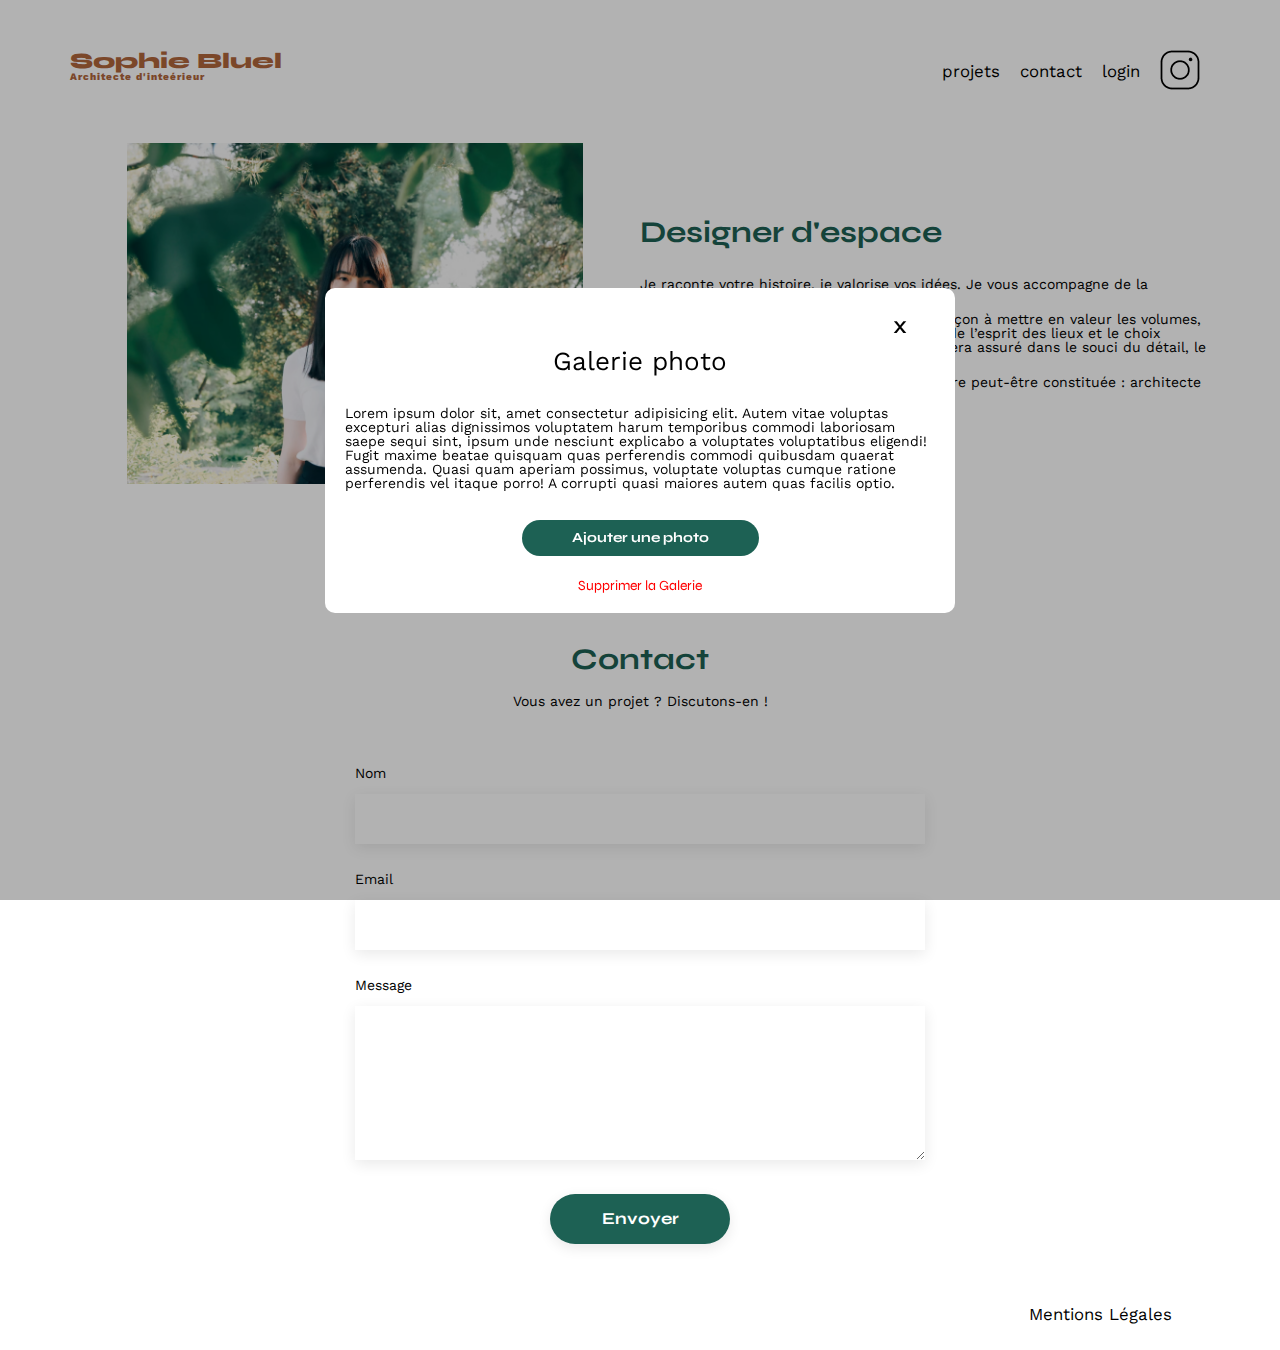
==== FrontEnd/index.html @ a365682c "commit-modal-insertion-img" ====
<!DOCTYPE html>
<html lang="fr">
<head>
	<meta charset="UTF-8">
	<title>Sophie Bluel - Architecte d'intérieur</title>
	<meta name="viewport" content="width=device-width, initial-scale=1.0">
	<link rel="preconnect" href="https://fonts.googleapis.com">
	<link rel="preconnect" href="https://fonts.gstatic.com" crossorigin>
	<link href="https://fonts.googleapis.com/css2?family=Syne:wght@700;800&family=Work+Sans&display=swap" rel="stylesheet">
	<meta name="description" content="">
	<!-- Fonts -->
	<link rel="stylesheet" href="https://cdnjs.cloudflare.com/ajax/libs/font-awesome/6.4.0/css/all.min.css" integrity="sha512-iecdLmaskl7CVkqkXNQ/ZH/XLlvWZOJyj7Yy7tcenmpD1ypASozpmT/E0iPtmFIB46ZmdtAc9eNBvH0H/ZpiBw==" crossorigin="anonymous" referrerpolicy="no-referrer" />

	<link rel="stylesheet" href="./assets/style.css">
	<link rel="stylesheet" href="/FrontEnd/login.html">
</head>
<body>
<header>
	<h1>Sophie Bluel <span>Architecte d'inteérieur</span></h1>
	<nav>
		<ul>
			<li><a href="index.html">projets </a> </li>
			<li>contact</li>
			<li class="connexion" > <a href="login.html">login</a></li> 	 
			<!-- mettre href + fetch + post -->
			<li><img src="./assets/icons/instagram.png" alt="Instagram"></li>
		</ul>
	</nav>
</header>
<main>
	<section id="introduction">
		<figure>
			<img src="./assets/images/sophie-bluel.png" alt="">
		</figure>
		<article>
			<h2>Designer d'espace</h2>
			<p>Je raconte votre histoire, je valorise vos idées. Je vous accompagne de la conception à la livraison finale du chantier.</p>
			<p>Chaque projet sera étudié en commun, de façon à mettre en valeur les volumes, les matières et les couleurs dans le respect de l’esprit des lieux et le choix adapté des matériaux. Le suivi du chantier sera assuré dans le souci du détail, le respect du planning et du budget.</p>
			<p>En cas de besoin, une équipe pluridisciplinaire peut-être constituée : architecte DPLG, décorateur(trice)</p>
		</article>
	</section>
	<section id="portfolio">
		<div class="header-projet" >
			<h2> Mes Projets</h2>
		</div>
		<div class="filters" ></div> 
		<div class="gallery">
		
		</div>
		
	</section>
	<section id="contact">
		<h2>Contact</h2>
		<p>Vous avez un projet ? Discutons-en !</p>
		<form action="#" method="post">
			<label for="name">Nom</label>
			<input type="text" name="name" id="name">
			<label for="email">Email</label>
			<input type="email" name="email" id="email">
			<label for="message">Message</label>
			<textarea name="message" id="message" cols="30" rows="10"></textarea>
			<input type="submit" value="Envoyer">
		</form>
	</section>
	<!-- Modale -->
	<aside id="modal1" class="modal" >
		<div class="modal-content">
			<button class="close-modal modal-trigger">X</button>
			<h2>Galerie photo</h2>
				<p>
					Lorem ipsum dolor sit, amet consectetur adipisicing elit. Autem vitae voluptas excepturi alias dignissimos voluptatem harum temporibus commodi laboriosam saepe sequi sint, ipsum unde nesciunt explicabo a voluptates voluptatibus eligendi!
					Fugit maxime beatae quisquam quas perferendis commodi quibusdam quaerat assumenda. Quasi quam aperiam possimus, voluptate voluptas cumque ratione perferendis vel itaque porro! A corrupti quasi maiores autem quas facilis optio.
				</p>
				<button class="ajouter-img" >Ajouter une photo</button>
				<h3>Supprimer la Galerie</h3>

				<!-- <div class="modif" >
					<a href="js-modal">Modification</a>

				</div> -->
		</div>
	</aside>
</main>

<footer>
	<nav>
		<ul>
			<li>Mentions Légales</li>
		</ul>
	</nav>
</footer>
<script src="assets/index.js"></script>
</body>
</html>
---- FrontEnd/assets/style.css ----
/* http://meyerweb.com/eric/tools/css/reset/
   v2.0 | 20110126
   License: none (public domain)
*/

html,
body,
div,
span,
applet,
object,
iframe,
h1,
h2,
h3,
h4,
h5,
h6,
p,
blockquote,
pre,
a,
abbr,
acronym,
address,
big,
cite,
code,
del,
dfn,
em,
img,
ins,
kbd,
q,
s,
samp,
small,
strike,
strong,
sub,
sup,
tt,
var,
b,
u,
i,
center,
dl,
dt,
dd,
ol,
ul,
li,
fieldset,
form,
label,
legend,
table,
caption,
tbody,
tfoot,
thead,
tr,
th,
td,
article,
aside,
canvas,
details,
embed,
figure,
figcaption,
footer,
header,
hgroup,
menu,
nav,
output,
ruby,
section,
summary,
time,
mark,
audio,
video {
  margin: 0;
  padding: 0;
  border: 0;
  font-size: 100%;
  font: inherit;
  vertical-align: baseline;
}
* {
  box-sizing: border-box;
}
a {
  color: inherit;
  text-decoration: none;
  text-transform: none;
}
/* HTML5 display-role reset for older browsers */
article,
aside,
details,
figcaption,
figure,
footer,
header,
hgroup,
menu,
nav,
section {
  display: block;
}
body {
  line-height: 1;
}
ol,
ul {
  list-style: none;
}
blockquote,
q {
  quotes: none;
}
blockquote:before,
blockquote:after,
q:before,
q:after {
  content: "";
  content: none;
}
table {
  border-collapse: collapse;
  border-spacing: 0;
}
/** end reset css**/
body {
  max-width: 1140px;
  margin: auto;
  font-family: "Work Sans";
  font-size: 14px;
}
header {
  display: flex;
  justify-content: space-between;
  margin: 50px 0;
}
section {
  margin: 50px 0;
}

h1 {
  display: flex;
  flex-direction: column;
  font-family: "Syne";
  font-size: 22px;
  font-weight: 800;
  color: #b1663c;
}

h1 > span {
  font-family: "Work Sans";
  font-size: 10px;
  letter-spacing: 0.1em;
}

h2 {
  font-family: "Syne";
  font-weight: 700;
  font-size: 30px;
  color: #1d6154;
}
nav ul {
  display: flex;
  align-items: center;
  list-style-type: none;
  cursor: pointer;
}
nav li {
  padding: 0 10px;
  font-size: 1.2em;
}

li:hover {
  color: #b1663c;
}
#introduction {
  display: flex;
  align-items: center;
}
#introduction figure {
  flex: 1;
}
#introduction img {
  display: block;
  margin: auto;
  width: 80%;
}

#introduction article {
  flex: 1;
}
#introduction h2 {
  margin-bottom: 1em;
}

#introduction p {
  margin-bottom: 0.5em;
}

/* Mes Projets */

#portfolio h2 {
  text-align: center;
  margin-bottom: 1em;
}
.filters ul {
  display: flex;
  flex-direction: row;
  align-items: center;
  justify-content: center;
  gap: 15px;
  margin-bottom: 50px;
}
/* Modifier mes projets */
.header-projet p {
  display: flex;
  justify-content: center;
  align-items: center;
  position: relative;
  top: -47px;
  left: 175px;
  font-family: "Work Sans";
  font-style: normal;
  font-weight: 400;
  font-size: 17px;
  line-height: 16px;
  gap: 11px;
}
.header-projet i {
  bottom: 10px;
}
.filters li {
  font-family: "Syne";
  font-size: 16px;
  font-weight: 700;
  border: 1px solid #1d6154;
  border-radius: 60px;
  padding: 10px;
  width: auto;
  color: #1d6154;
}
.filters li:hover {
  background: #1d6154;
  color: white;
}

.gallery {
  width: 100%;
  display: grid;
  grid-template-columns: 1fr 1fr 1fr;
  grid-column-gap: 20px;
  grid-row-gap: 20px;
}

.gallery img {
  width: 100%;
}
#contact {
  width: 50%;
  margin: auto;
}
#contact > * {
  text-align: center;
}
#contact h2 {
  margin-bottom: 20px;
}
#contact form {
  text-align: left;
  margin-top: 30px;
  display: flex;
  flex-direction: column;
}

#contact input {
  height: 50px;
  font-size: 1.2em;
  border: none;
  box-shadow: 0px 4px 14px rgba(0, 0, 0, 0.09);
}
#contact label {
  margin: 2em 0 1em 0;
}
#contact textarea {
  border: none;
  box-shadow: 0px 4px 14px rgba(0, 0, 0, 0.09);
}

input[type="submit"] {
  font-family: "Syne";
  font-weight: 700;
  color: white;
  background-color: #1d6154;
  margin: 2em auto;
  width: 180px;
  text-align: center;
  border-radius: 60px;
}
/* Modal */
.modal {
  display: flex;
  justify-content: center;
  align-items: center;

  position: fixed;
  top: 0;
  left: 0;
  width: 100%;
  height: 100%;
  background: rgba(0, 0, 0, 0.3);
}
.modal.active {
}
/* .modal-overlay {
  position: absolute;
  width: 375vh;
  height: 100%;

  opacity: 1;
} */
.modal-content {
  width: 630px;
  max-width: 100vh;
  max-height: 100vh;
  overflow: auto;
  padding: 20px;
  background: #fff;
  border-radius: 5px;
  display: flex;
  flex-direction: column;
  justify-content: center;
  align-items: center;
  border-radius: 10px;
}
.modal-trigger {
  cursor: pointer;
}
.close-modal {
  font-family: "Syne";
  font-weight: 700;
  cursor: pointer;
  border: none;
  background: none;
  font-weight: bold;
  font-size: 18px;
  padding: 8px 10px;
  margin-left: 88%;
}
.modal-content h2 {
  font-family: "Work Sans";
  font-style: normal;
  font-weight: 400;
  font-size: 26px;
  line-height: 30px;
  color: #000000;
  margin-bottom: 30px;
}
.modal-content h3 {
  color: red;
  font-family: "Syne";
  font-style: normal;
  font-weight: 400;
  font-size: 14px;
  margin-top: 23px;
}
button.ajouter-img {
  margin-top: 30px;
  background: #1d6154;
  border-radius: 60px;
  color: #fff;
  border: none;
  width: 237px;
  height: 36px;
  font-family: "Syne";
  font-style: normal;
  font-weight: 700;
  font-size: 14px;
}

/* .modal1{
	display: flex;
	align-items: center;
	justify-content: center;
	position: fixed;
	left: 0;
	right: 0;
	width: 100%;
	height: 100%;
	background: rgba(0 0 0  0.8);

}
.modal-page h2{
	display: flex;
	justify-content: center;
	align-items: center;
font-family: 'Work Sans';
font-style: normal;
font-weight: 400;
font-size: 26px;
line-height: 30px;
background-color: #1d6154;
color: #000000;
}
.modal-page{
	width: 600px;
	max-width: calc(100vw - 20px);
	max-height: calc(100vw - 20px);
	background-color: #fff;
} */

/* FOOTER */
footer nav ul {
  display: flex;
  justify-content: flex-end;
  margin: 2em;
}
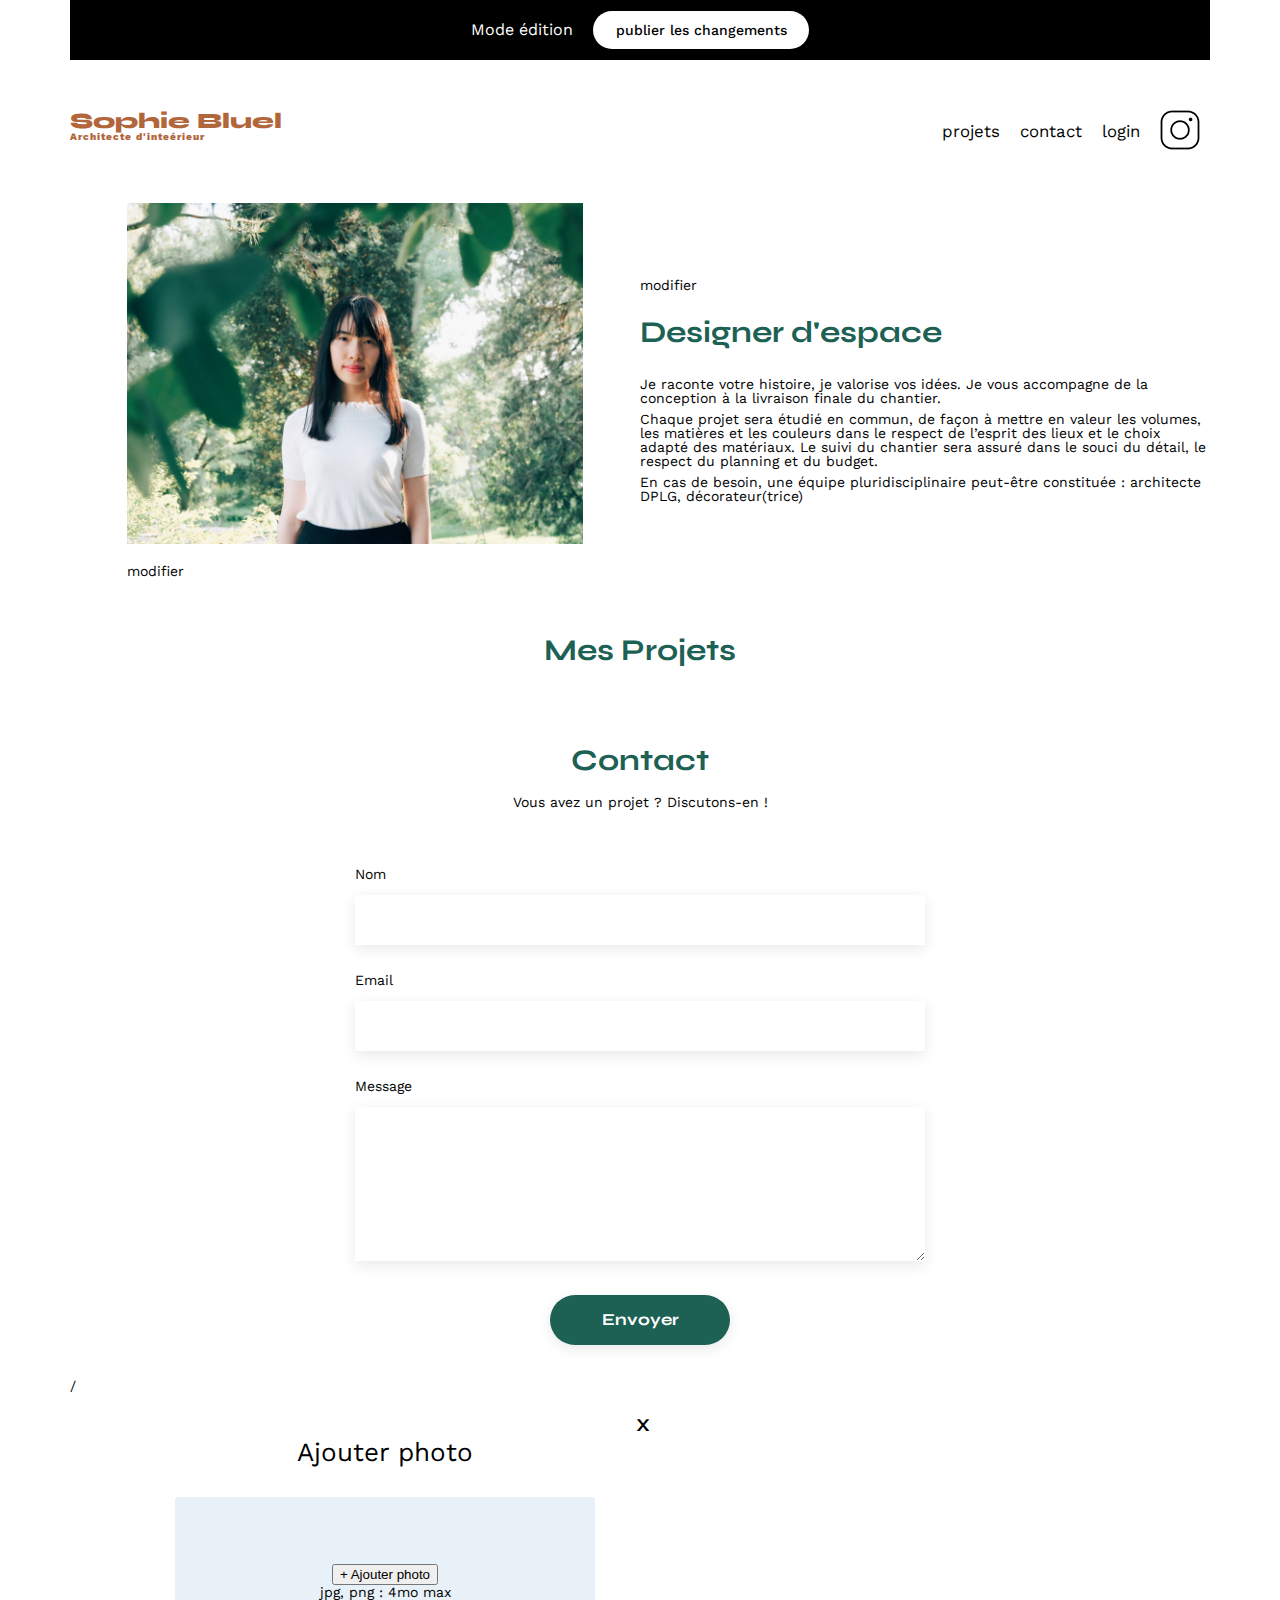
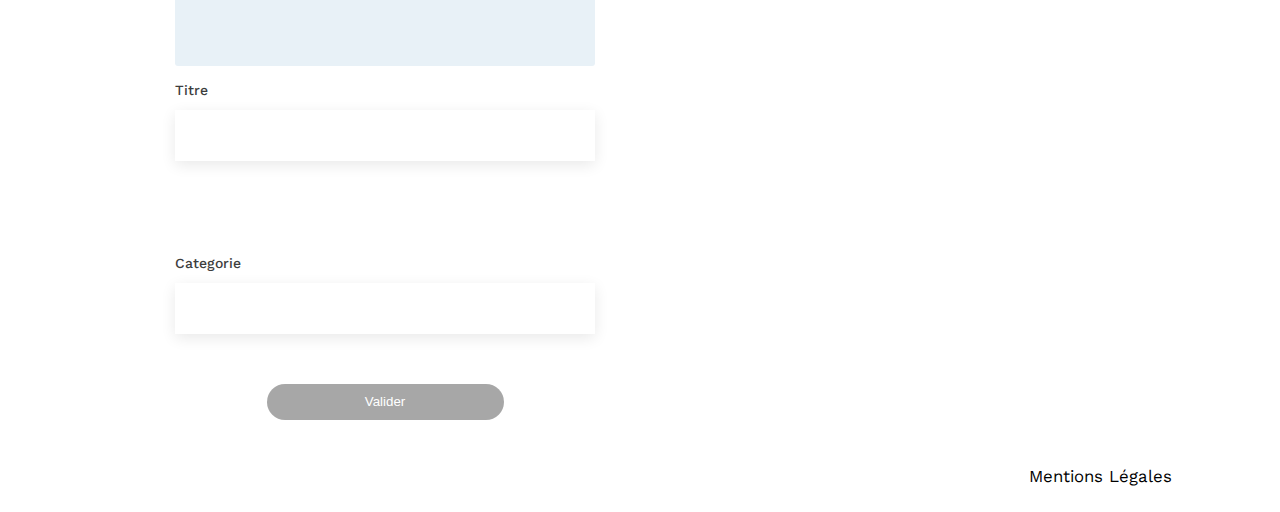
==== commit 2c590de1: "installation de 2eme Modal, ajouter une photo" ====
--- a/FrontEnd/index.html
+++ b/FrontEnd/index.html
@@ -1,94 +1,137 @@
 <!DOCTYPE html>
 <html lang="fr">
-<head>
-	<meta charset="UTF-8">
-	<title>Sophie Bluel - Architecte d'intérieur</title>
-	<meta name="viewport" content="width=device-width, initial-scale=1.0">
-	<link rel="preconnect" href="https://fonts.googleapis.com">
-	<link rel="preconnect" href="https://fonts.gstatic.com" crossorigin>
-	<link href="https://fonts.googleapis.com/css2?family=Syne:wght@700;800&family=Work+Sans&display=swap" rel="stylesheet">
-	<meta name="description" content="">
-	<!-- Fonts -->
-	<link rel="stylesheet" href="https://cdnjs.cloudflare.com/ajax/libs/font-awesome/6.4.0/css/all.min.css" integrity="sha512-iecdLmaskl7CVkqkXNQ/ZH/XLlvWZOJyj7Yy7tcenmpD1ypASozpmT/E0iPtmFIB46ZmdtAc9eNBvH0H/ZpiBw==" crossorigin="anonymous" referrerpolicy="no-referrer" />
+  <head>
+    <meta charset="UTF-8" />
+    <title>Sophie Bluel - Architecte d'intérieur</title>
+    <meta name="viewport" content="width=device-width, initial-scale=1.0" />
+    <link rel="preconnect" href="https://fonts.googleapis.com" />
+    <link rel="preconnect" href="https://fonts.gstatic.com" crossorigin />
+    <link
+      href="https://fonts.googleapis.com/css2?family=Syne:wght@700;800&family=Work+Sans&display=swap"
+      rel="stylesheet"
+    />
+    <meta name="description" content="" />
+    <!-- Fonts -->
+    <link
+      rel="stylesheet"
+      href="https://cdnjs.cloudflare.com/ajax/libs/font-awesome/6.4.0/css/all.min.css"
+      integrity="sha512-iecdLmaskl7CVkqkXNQ/ZH/XLlvWZOJyj7Yy7tcenmpD1ypASozpmT/E0iPtmFIB46ZmdtAc9eNBvH0H/ZpiBw=="
+      crossorigin="anonymous"
+      referrerpolicy="no-referrer"
+    />
 
-	<link rel="stylesheet" href="./assets/style.css">
-	<link rel="stylesheet" href="/FrontEnd/login.html">
-</head>
-<body>
-<header>
-	<h1>Sophie Bluel <span>Architecte d'inteérieur</span></h1>
-	<nav>
-		<ul>
-			<li><a href="index.html">projets </a> </li>
-			<li>contact</li>
-			<li class="connexion" > <a href="login.html">login</a></li> 	 
-			<!-- mettre href + fetch + post -->
-			<li><img src="./assets/icons/instagram.png" alt="Instagram"></li>
-		</ul>
-	</nav>
-</header>
-<main>
-	<section id="introduction">
-		<figure>
-			<img src="./assets/images/sophie-bluel.png" alt="">
-		</figure>
-		<article>
-			<h2>Designer d'espace</h2>
-			<p>Je raconte votre histoire, je valorise vos idées. Je vous accompagne de la conception à la livraison finale du chantier.</p>
-			<p>Chaque projet sera étudié en commun, de façon à mettre en valeur les volumes, les matières et les couleurs dans le respect de l’esprit des lieux et le choix adapté des matériaux. Le suivi du chantier sera assuré dans le souci du détail, le respect du planning et du budget.</p>
-			<p>En cas de besoin, une équipe pluridisciplinaire peut-être constituée : architecte DPLG, décorateur(trice)</p>
-		</article>
-	</section>
-	<section id="portfolio">
-		<div class="header-projet" >
-			<h2> Mes Projets</h2>
+    <link rel="stylesheet" href="./assets/style.css" />
+    <link rel="stylesheet" href="/FrontEnd/login.html" />
+  </head>
+  <body>
+    <div class="mode-edition">
+      <p><i class="far fa-edit"></i> Mode édition</p>
+      <p class="publier">publier les changements</p>
+    </div>
+    <header>
+      <h1>Sophie Bluel <span>Architecte d'inteérieur</span></h1>
+      <nav>
+        <ul>
+          <li><a href="index.html">projets </a></li>
+          <li>contact</li>
+          <li class="connexion"><a href="login.html">login</a></li>
+          <!-- mettre href + fetch + post -->
+          <li><img src="./assets/icons/instagram.png" alt="Instagram" /></li>
+        </ul>
+      </nav>
+    </header>
+    <main>
+      <section id="introduction">
+        <figure>
+          <img src="./assets/images/sophie-bluel.png" alt="" />
+          <p class="photo-modifier"><i class="far fa-edit"></i> modifier</p>
+        </figure>
+        <article>
+			<p class="description-modifier"><i class="far fa-edit"></i> modifier</p>
+
+          <h2>Designer d'espace</h2>
+          <p>
+            Je raconte votre histoire, je valorise vos idées. Je vous accompagne
+            de la conception à la livraison finale du chantier.
+          </p>
+          <p>
+            Chaque projet sera étudié en commun, de façon à mettre en valeur les
+            volumes, les matières et les couleurs dans le respect de l’esprit
+            des lieux et le choix adapté des matériaux. Le suivi du chantier
+            sera assuré dans le souci du détail, le respect du planning et du
+            budget.
+          </p>
+          <p>
+            En cas de besoin, une équipe pluridisciplinaire peut-être constituée
+            : architecte DPLG, décorateur(trice)
+          </p>
+        </article>
+      </section>
+      <section id="portfolio">
+        <div class="header-projet">
+          <h2>Mes Projets</h2>
+        </div>
+        <div class="filters"></div>
+        <div class="gallery"></div>
+      </section>
+      <section id="contact">
+        <h2>Contact</h2>
+        <p>Vous avez un projet ? Discutons-en !</p>
+        <form action="#" method="post">
+          <label for="name">Nom</label>
+          <input type="text" name="name" id="name" />
+          <label for="email">Email</label>
+          <input type="email" name="email" id="email" />
+          <label for="message">Message</label>
+          <textarea name="message" id="message" cols="30" rows="10"></textarea>
+          <input type="submit" value="Envoyer" />
+        </form>
+      </section>
+      <!-- Modale 1 -->
+      <!-- Modal galerie -->
+      <div id="modal1" class="modal">
+        <div class="modal-content">
+          <button class="close-modal">X</button>
+          <h2>Galerie photo</h2>
+          <div class="gallery-modal"></div>
+          <button class="ajouter-img">Ajouter une photo</button>
+          <h3>Supprimer la Galerie</h3>
+        </div>
+      </div>
+
+	  <!-- Modal 2  -->
+	/
+		<div class="modal-content2">
+			
+			<button class="close-modal">X</button>
+			<h2>Ajouter photo</h2>
+			<div class="content-image" >
+			<button class="ajouter-photo-2" >+ Ajouter photo</button>
+			<p>jpg, png : 4mo max</p>
 		</div>
-		<div class="filters" ></div> 
-		<div class="gallery">
-		
+			<!-- Titre et categorie -->
+         <form class="titre-categ" action="#">
+			<label for="titre"> Titre</label>
+			<input type="text" name="titre" > <br><br>
+			<label for="categorie">Categorie</label>
+			<input type="text" name="categorie" > 
+
+		 </form>
+          <button class="valider-image">Valider</button>
+
 		</div>
-		
-	</section>
-	<section id="contact">
-		<h2>Contact</h2>
-		<p>Vous avez un projet ? Discutons-en !</p>
-		<form action="#" method="post">
-			<label for="name">Nom</label>
-			<input type="text" name="name" id="name">
-			<label for="email">Email</label>
-			<input type="email" name="email" id="email">
-			<label for="message">Message</label>
-			<textarea name="message" id="message" cols="30" rows="10"></textarea>
-			<input type="submit" value="Envoyer">
-		</form>
-	</section>
-	<!-- Modale -->
-	<aside id="modal1" class="modal" >
-		<div class="modal-content">
-			<button class="close-modal modal-trigger">X</button>
-			<h2>Galerie photo</h2>
-				<p>
-					Lorem ipsum dolor sit, amet consectetur adipisicing elit. Autem vitae voluptas excepturi alias dignissimos voluptatem harum temporibus commodi laboriosam saepe sequi sint, ipsum unde nesciunt explicabo a voluptates voluptatibus eligendi!
-					Fugit maxime beatae quisquam quas perferendis commodi quibusdam quaerat assumenda. Quasi quam aperiam possimus, voluptate voluptas cumque ratione perferendis vel itaque porro! A corrupti quasi maiores autem quas facilis optio.
-				</p>
-				<button class="ajouter-img" >Ajouter une photo</button>
-				<h3>Supprimer la Galerie</h3>
 
-				<!-- <div class="modif" >
-					<a href="js-modal">Modification</a>
 
-				</div> -->
-		</div>
-	</aside>
-</main>
+	  </div>
+    </main>
 
-<footer>
-	<nav>
-		<ul>
-			<li>Mentions Légales</li>
-		</ul>
-	</nav>
-</footer>
-<script src="assets/index.js"></script>
-</body>
+    <footer>
+      <nav>
+        <ul>
+          <li>Mentions Légales</li>
+        </ul>
+      </nav>
+    </footer>
+    <script src="assets/index.js"></script>
+  </body>
 </html>
--- a/FrontEnd/assets/style.css
+++ b/FrontEnd/assets/style.css
@@ -142,6 +142,37 @@
   font-family: "Work Sans";
   font-size: 14px;
 }
+.mode-edition {
+  width: 100%;
+  height: 60px;
+  background-color: #000000;
+  color: #fff;
+  display: flex;
+  justify-content: center;
+  gap: 20px;
+  align-items: center;
+}
+.mode-edition p {
+  font-family: "Work Sans";
+  font-style: normal;
+  font-weight: 400;
+  font-size: 16px;
+}
+.mode-edition .publier {
+  font-family: "Work Sans";
+  font-style: normal;
+  font-weight: 500;
+  font-size: 14px;
+  width: 216px;
+  height: 38px;
+  background-color: #fff;
+  border-radius: 60px;
+  color: #000000;
+  display: flex;
+  justify-content: center;
+  align-items: center;
+}
+
 header {
   display: flex;
   justify-content: space-between;
@@ -209,8 +240,19 @@
 #introduction p {
   margin-bottom: 0.5em;
 }
+p.photo-modifier {
+  font-family: "Work Sans";
+  font-style: normal;
+  font-weight: 400;
+  font-size: 14px;
+  margin: 20px 20px;
+  padding-left: 37px;
+}
 
 /* Mes Projets */
+.description-modifier{
+  padding-bottom: 18px;
+}
 
 #portfolio h2 {
   text-align: center;
@@ -230,14 +272,14 @@
   justify-content: center;
   align-items: center;
   position: relative;
-  top: -47px;
+  top: -52px;
   left: 175px;
   font-family: "Work Sans";
   font-style: normal;
   font-weight: 400;
   font-size: 17px;
   line-height: 16px;
-  gap: 11px;
+  gap: 8px;
 }
 .header-projet i {
   bottom: 10px;
@@ -309,12 +351,11 @@
   text-align: center;
   border-radius: 60px;
 }
-/* Modal */
+/* Modal 1 */
 .modal {
-  display: flex;
-  justify-content: center;
-  align-items: center;
-
+  display: none;
+  justify-content: center;
+  align-items: center;
   position: fixed;
   top: 0;
   left: 0;
@@ -322,21 +363,13 @@
   height: 100%;
   background: rgba(0, 0, 0, 0.3);
 }
-.modal.active {
-}
-/* .modal-overlay {
-  position: absolute;
-  width: 375vh;
-  height: 100%;
-
-  opacity: 1;
-} */
+
 .modal-content {
   width: 630px;
   max-width: 100vh;
   max-height: 100vh;
   overflow: auto;
-  padding: 20px;
+  padding: 20px 100px;
   background: #fff;
   border-radius: 5px;
   display: flex;
@@ -344,6 +377,36 @@
   justify-content: center;
   align-items: center;
   border-radius: 10px;
+}
+.gallery-modal {
+  display: flex;
+  flex-wrap: wrap;
+  gap: 3%;
+  margin-left: 50px;
+}
+
+.modal-figure {
+  position: relative;
+  width: 19%;
+  margin-bottom: 40px;
+}
+.modal-img {
+  width: 100%;
+  display: flex;
+  justify-content: center;
+  align-items: center;
+}
+i.fa-solid.fa-trash-can {
+  position: relative;
+  bottom: 80%;
+  color: #fff;
+}
+
+.modal-icon-delete {
+  position: absolute;
+  top: 3px;
+  right: 3px;
+  cursor: pointer;
 }
 .modal-trigger {
   cursor: pointer;
@@ -356,8 +419,9 @@
   background: none;
   font-weight: bold;
   font-size: 18px;
-  padding: 8px 10px;
-  margin-left: 88%;
+
+  position: relative;
+  left: 60%;
 }
 .modal-content h2 {
   font-family: "Work Sans";
@@ -390,36 +454,97 @@
   font-size: 14px;
 }
 
-/* .modal1{
-	display: flex;
-	align-items: center;
-	justify-content: center;
-	position: fixed;
-	left: 0;
-	right: 0;
-	width: 100%;
-	height: 100%;
-	background: rgba(0 0 0  0.8);
-
-}
-.modal-page h2{
-	display: flex;
-	justify-content: center;
-	align-items: center;
-font-family: 'Work Sans';
+/* Modal 2 */
+.Modal-ajouter-photo {
+  display: flex;
+  justify-content: center;
+  align-items: center;
+  position: fixed;
+  top: 0;
+  left: 0;
+  width: 100%;
+  height: 100%;
+  background: rgba(0, 0, 0, 0.3);
+}
+.modal-content2 {
+  width: 630px;
+  max-width: 100vh;
+  max-height: 100vh;
+  overflow: auto;
+  padding: 20px 100px;
+  background: #fff;
+  border-radius: 5px;
+  display: flex;
+  flex-direction: column;
+  justify-content: center;
+  align-items: center;
+  border-radius: 10px;
+}
+.modal-content2 h2 {
+  font-family: "Work Sans";
+  font-style: normal;
+  font-weight: 400;
+  font-size: 26px;
+  line-height: 30px;
+  color: #000000;
+  margin-bottom: 30px;
+}
+.content-image {
+  display: flex;
+  flex-direction: column;
+  justify-content: center;
+  align-items: center;
+  width: 420px;
+  height: 169px;
+  background: #e8f1f7;
+  border-radius: 3px;
+}
+.ajouter-photo {
+  font-family: "Work Sans";
+  font-style: normal;
+  font-weight: 500;
+  font-size: 14px;
+  line-height: 16px;
+  text-align: center;
+  color: #306685;
+  width: 173px;
+  height: 36px;
+  background: #cbd6dc;
+  border-radius: 50px;
+  border: none;
+}
+.titre-categ input {
+  display: flex;
+  flex-direction: column;
+ margin-top: 30px;
+  width: 420px;
+  height: 51px;
+  background: #ffffff;
+  box-shadow: 0px 4px 14px rgba(0, 0, 0, 0.09);
+ border: none;
+ column-gap: 50px;
+ margin-bottom: 50px;
+}
+.titre-categ label{
+ position: relative;
+ top: 17px;
+ font-family: 'Work Sans';
 font-style: normal;
-font-weight: 400;
-font-size: 26px;
-line-height: 30px;
-background-color: #1d6154;
-color: #000000;
-}
-.modal-page{
-	width: 600px;
-	max-width: calc(100vw - 20px);
-	max-height: calc(100vw - 20px);
-	background-color: #fff;
-} */
+font-weight: 500;
+font-size: 14px;
+color: #3D3D3D;
+
+}
+.valider-image{
+  
+  width: 237px;
+  height: 36px;
+  background: #A7A7A7;
+  border-radius: 60px;
+  border: none;
+  color: #fff;
+}
+
 
 /* FOOTER */
 footer nav ul {
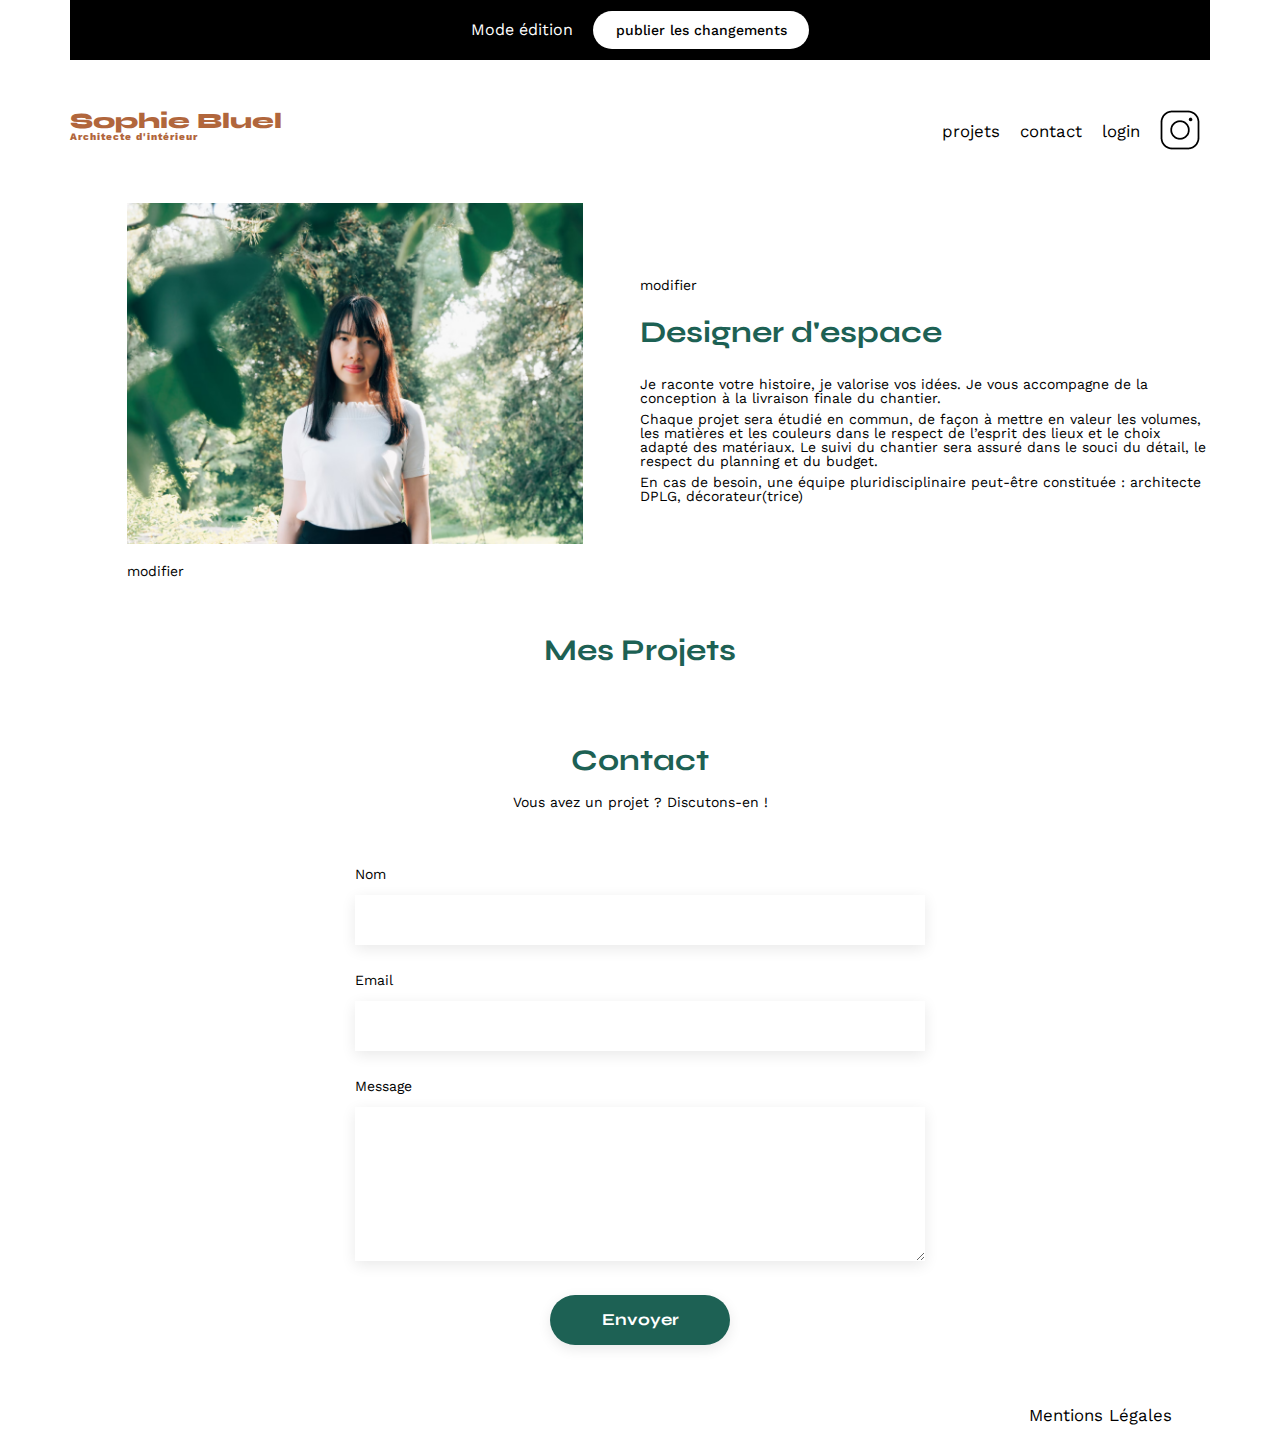
==== commit b739ec23: "Modal inserer l'image" ====
--- a/FrontEnd/index.html
+++ b/FrontEnd/index.html
@@ -29,7 +29,7 @@
       <p class="publier">publier les changements</p>
     </div>
     <header>
-      <h1>Sophie Bluel <span>Architecte d'inteérieur</span></h1>
+      <h1>Sophie Bluel <span>Architecte d'intérieur</span></h1>
       <nav>
         <ul>
           <li><a href="index.html">projets </a></li>
@@ -94,31 +94,41 @@
           <button class="close-modal">X</button>
           <h2>Galerie photo</h2>
           <div class="gallery-modal"></div>
+          <!-- <div class="break-line" ></div> -->
           <button class="ajouter-img">Ajouter une photo</button>
+          
           <h3>Supprimer la Galerie</h3>
         </div>
       </div>
 
 	  <!-- Modal 2  -->
-	/
+	
 		<div class="modal-content2">
-			
+			<div class="modal-content">
+				<i class="fa-regular fa-arrow-left"></i>
 			<button class="close-modal">X</button>
 			<h2>Ajouter photo</h2>
+			
+		
+			<!-- Titre et categorie -->
+         <form class="titre-categ">
 			<div class="content-image" >
-			<button class="ajouter-photo-2" >+ Ajouter photo</button>
-			<p>jpg, png : 4mo max</p>
-		</div>
-			<!-- Titre et categorie -->
-         <form class="titre-categ" action="#">
-			<label for="titre"> Titre</label>
-			<input type="text" name="titre" > <br><br>
-			<label for="categorie">Categorie</label>
-			<input type="text" name="categorie" > 
+				<i class="fa-sharp fa-light fa-mountain-sun"></i>
+				<button type="button" class="ajouter-photo-2" >+ Ajouter photo</button>
+				<p>jpg, png : 4mo max</p>
+				<input id="image" type="file"> 
+				<img class="preview-image" src="" alt="">
+			</div>
+			
+			<label for="title"> Titre</label>
+			<input id="photo-title" type="text">  <br><br>
+			<label for="photo-categorie">Categorie</label>
+			<input id="categorie" type="text"  > 
+      <button type="submit" class="btn-valider">Valider</button>
 
 		 </form>
-          <button class="valider-image">Valider</button>
-
+          
+		 </div>
 		</div>
 
 
--- a/FrontEnd/assets/style.css
+++ b/FrontEnd/assets/style.css
@@ -250,7 +250,7 @@
 }
 
 /* Mes Projets */
-.description-modifier{
+.description-modifier {
   padding-bottom: 18px;
 }
 
@@ -396,10 +396,59 @@
   justify-content: center;
   align-items: center;
 }
+span.image-caption {
+  position: absolute;
+  bottom: -19px;
+  left: 0px;
+}
+/* Breakline */
+
+/* .break-line {
+  width: 420px;
+  height: 0px;
+  color: #b3b3b3;
+} */
+
+p.trash-box {
+  width: 17px;
+  height: 17px;
+  background-color: #000000;
+  border-radius: 2px;
+  position: absolute;
+  left: 65.14%;
+  right: 53.68%;
+  top: 5.69%;
+  bottom: 75.81%;
+}
+p.move-box {
+  display: none;
+  width: 17px;
+  height: 17px;
+  background-color: #000000;
+  border-radius: 2px;
+  position: absolute;
+  left: 33.14%;
+  right: 53.68%;
+  top: 5.69%;
+  bottom: 75.81%;
+}
 i.fa-solid.fa-trash-can {
-  position: relative;
-  bottom: 80%;
+  position: absolute;
+  bottom: 18%;
+  right: 4px;
   color: #fff;
+  font-size: 10px;
+}
+.fa-arrows-up-down-left-right:before {
+  display: none;
+  position: absolute;
+  bottom: 18%;
+  left: 3px;
+  color: #fff;
+  font-size: 10px;
+}
+.modal-img:hover p.move-box {
+  display: flex;
 }
 
 .modal-icon-delete {
@@ -452,11 +501,12 @@
   font-style: normal;
   font-weight: 700;
   font-size: 14px;
+  border-top: solid #000000;
 }
 
 /* Modal 2 */
-.Modal-ajouter-photo {
-  display: flex;
+.modal-content2 {
+  display: none;
   justify-content: center;
   align-items: center;
   position: fixed;
@@ -466,19 +516,20 @@
   height: 100%;
   background: rgba(0, 0, 0, 0.3);
 }
-.modal-content2 {
-  width: 630px;
-  max-width: 100vh;
-  max-height: 100vh;
-  overflow: auto;
-  padding: 20px 100px;
-  background: #fff;
-  border-radius: 5px;
-  display: flex;
-  flex-direction: column;
-  justify-content: center;
-  align-items: center;
-  border-radius: 10px;
+
+.titre-categ #image {
+  display: none;
+  position: relative;
+}
+.fa-mountain-sun:before{
+  position: absolute;
+  bottom: 25px;
+}
+.content-image i {
+  position: relative;
+  left: 0;
+  right: 0;
+  bottom: 15px;
 }
 .modal-content2 h2 {
   font-family: "Work Sans";
@@ -489,6 +540,19 @@
   color: #000000;
   margin-bottom: 30px;
 }
+.modal-content2 i {
+  font-family: "Syne";
+  font-weight: 700;
+  cursor: pointer;
+  border: none;
+  background: none;
+  font-weight: bold;
+  font-size: 18px;
+
+  position: relative;
+  right: 60%;
+  top: 20px;
+}
 .content-image {
   display: flex;
   flex-direction: column;
@@ -499,7 +563,7 @@
   background: #e8f1f7;
   border-radius: 3px;
 }
-.ajouter-photo {
+.ajouter-photo-2 {
   font-family: "Work Sans";
   font-style: normal;
   font-weight: 500;
@@ -512,39 +576,37 @@
   background: #cbd6dc;
   border-radius: 50px;
   border: none;
+  margin-bottom: 15px;
 }
 .titre-categ input {
   display: flex;
   flex-direction: column;
- margin-top: 30px;
+  margin-top: 30px;
   width: 420px;
   height: 51px;
   background: #ffffff;
   box-shadow: 0px 4px 14px rgba(0, 0, 0, 0.09);
- border: none;
- column-gap: 50px;
- margin-bottom: 50px;
-}
-.titre-categ label{
- position: relative;
- top: 17px;
- font-family: 'Work Sans';
-font-style: normal;
-font-weight: 500;
-font-size: 14px;
-color: #3D3D3D;
-
-}
-.valider-image{
-  
+  border: none;
+  column-gap: 50px;
+}
+.titre-categ label {
+  position: relative;
+  top: 17px;
+  font-family: "Work Sans";
+  font-style: normal;
+  font-weight: 500;
+  font-size: 14px;
+  color: #3d3d3d;
+}
+.valider-image {
   width: 237px;
   height: 36px;
-  background: #A7A7A7;
+  background: #a7a7a7;
   border-radius: 60px;
   border: none;
   color: #fff;
-}
-
+  margin-top: 50px;
+}
 
 /* FOOTER */
 footer nav ul {
